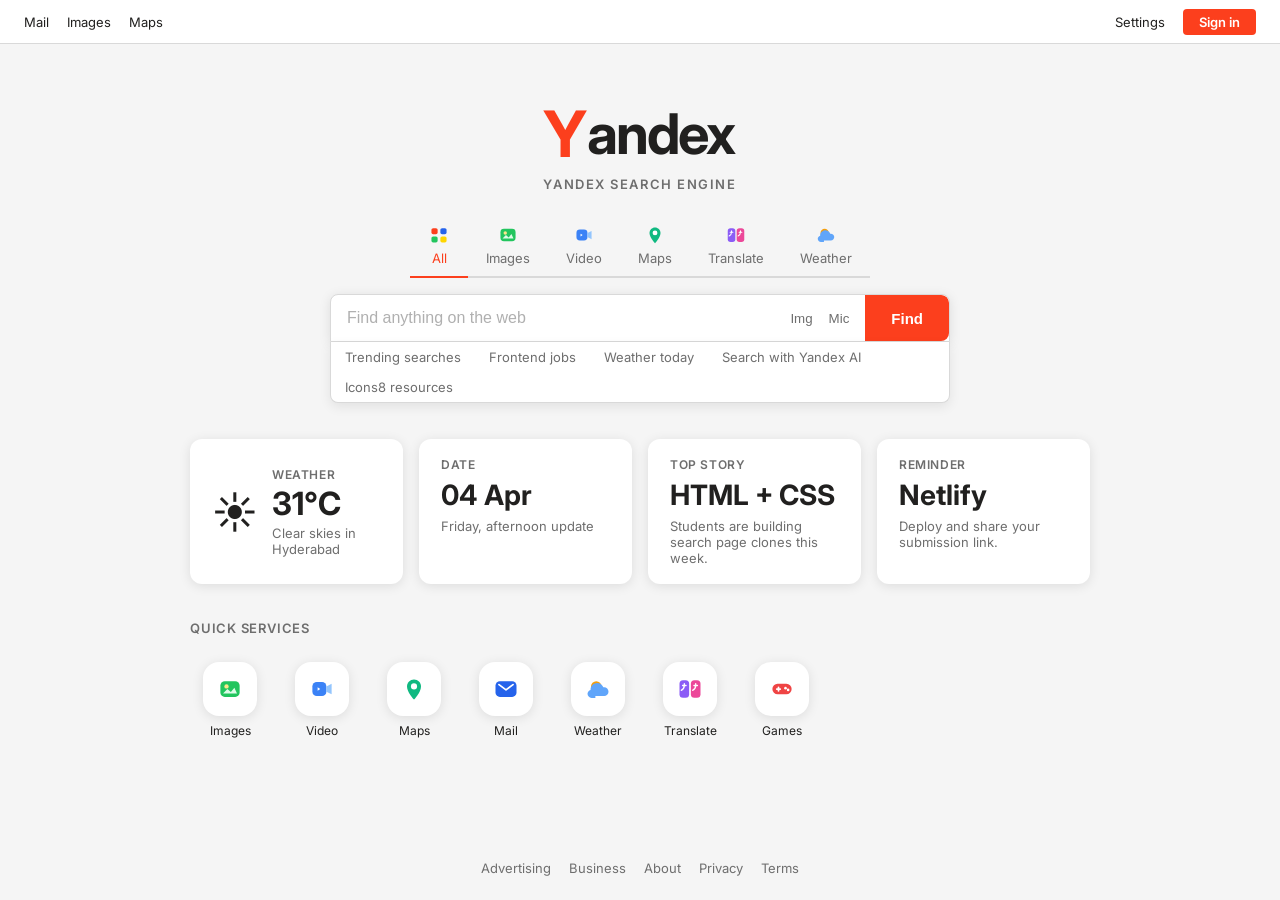
==== index.html @ 962c1d9a "Add files via upload" ====
<!DOCTYPE html>
<html lang="en">
  <head>
    <meta charset="UTF-8" />
    <meta http-equiv="X-UA-Compatible" content="IE=edge" />
    <meta name="viewport" content="width=device-width, initial-scale=1.0" />
    <meta
      name="description"
      content="A Yandex-inspired search homepage built with HTML and CSS."
    />
    <title>Yandex Home Page</title>
    <link rel="stylesheet" href="style.css" />
  </head>
  <body>
    <header class="topbar">
      <div class="topbar-left">
        <a href="#">Mail</a>
        <a href="#">Images</a>
        <a href="#">Maps</a>
      </div>
      <div class="topbar-right">
        <a href="#">Settings</a>
        <a class="btn-signin" href="#">Sign in</a>
      </div>
    </header>

    <main>
      <section class="logo-wrap" aria-label="Yandex brand">
        <h1 class="logo">
          <span class="dot">Y</span>
          <span>andex</span>
        </h1>
        <p class="engine-name">YANDEX SEARCH ENGINE</p>
      </section>

      <nav class="nav-tabs" aria-label="Search sections">
        <a class="nav-tab active" href="#">
          <img src="./assets/icons/all.svg" alt="" />
          <span>All</span>
        </a>
        <a class="nav-tab" href="#">
          <img src="./assets/icons/images.svg" alt="" />
          <span>Images</span>
        </a>
        <a class="nav-tab" href="#">
          <img src="./assets/icons/video.svg" alt="" />
          <span>Video</span>
        </a>
        <a class="nav-tab" href="#">
          <img src="./assets/icons/maps.svg" alt="" />
          <span>Maps</span>
        </a>
        <a class="nav-tab" href="#">
          <img src="./assets/icons/translate.svg" alt="" />
          <span>Translate</span>
        </a>
        <a class="nav-tab" href="#">
          <img src="./assets/icons/weather.svg" alt="" />
          <span>Weather</span>
        </a>
      </nav>

      <section class="search-wrap" aria-label="Search area">
        <div class="search-bar">
          <input
            class="search-input"
            type="text"
            aria-label="Search"
            placeholder="Find anything on the web"
          />
          <div class="search-icons">
            <button class="icon-btn" type="button" aria-label="Image search">
              Img
            </button>
            <button class="icon-btn" type="button" aria-label="Voice search">
              Mic
            </button>
          </div>
          <button class="search-btn" type="submit">Find</button>
        </div>

        <div class="suggest-strip">
          <a class="suggest-tag" href="#">Trending searches</a>
          <a class="suggest-tag" href="#">Frontend jobs</a>
          <a class="suggest-tag" href="#">Weather today</a>
          <a class="suggest-tag" href="#">Search with Yandex AI</a>
          <a class="suggest-tag" href="#">Icons8 resources</a>
        </div>
      </section>

      <section class="widgets">
        <article class="card weather">
          <div class="weather-icon">☀️</div>
          <div class="weather-info">
            <div class="card-title">Weather</div>
            <div class="weather-temp">31°C</div>
            <div class="weather-desc">Clear skies in Hyderabad</div>
          </div>
        </article>

        <article class="card">
          <div class="card-title">Date</div>
          <div class="card-value">04 Apr</div>
          <div class="card-sub">Friday, afternoon update</div>
        </article>

        <article class="card">
          <div class="card-title">Top Story</div>
          <div class="card-value">HTML + CSS</div>
          <div class="card-sub">Students are building search page clones this week.</div>
        </article>

        <article class="card">
          <div class="card-title">Reminder</div>
          <div class="card-value">Netlify</div>
          <div class="card-sub">Deploy and share your submission link.</div>
        </article>
      </section>

      <section class="services-section">
        <p class="services-title">Quick Services</p>
        <div class="services-grid">
          <a class="service-item" href="#">
            <div class="service-icon">
              <img src="./assets/icons/images.svg" alt="Images" />
            </div>
            <span>Images</span>
          </a>
          <a class="service-item" href="#">
            <div class="service-icon">
              <img src="./assets/icons/video.svg" alt="Video" />
            </div>
            <span>Video</span>
          </a>
          <a class="service-item" href="#">
            <div class="service-icon">
              <img src="./assets/icons/maps.svg" alt="Maps" />
            </div>
            <span>Maps</span>
          </a>
          <a class="service-item" href="#">
            <div class="service-icon">
              <img src="./assets/icons/mail.svg" alt="Mail" />
            </div>
            <span>Mail</span>
          </a>
          <a class="service-item" href="#">
            <div class="service-icon">
              <img src="./assets/icons/weather.svg" alt="Weather" />
            </div>
            <span>Weather</span>
          </a>
          <a class="service-item" href="#">
            <div class="service-icon">
              <img src="./assets/icons/translate.svg" alt="Translate" />
            </div>
            <span>Translate</span>
          </a>
          <a class="service-item" href="#">
            <div class="service-icon">
              <img src="./assets/icons/games.svg" alt="Games" />
            </div>
            <span>Games</span>
          </a>
        </div>
      </section>
    </main>

    <footer class="footer" aria-label="Footer links">
      <a href="#">Advertising</a>
      <a href="#">Business</a>
      <a href="#">About</a>
      <a href="#">Privacy</a>
      <a href="#">Terms</a>
    </footer>
  </body>
</html>
---- style.css ----
@import url("https://fonts.googleapis.com/css2?family=Inter:wght@400;500;600;700&display=swap");

*,
*::before,
*::after {
  box-sizing: border-box;
  margin: 0;
  padding: 0;
}

:root {
  --red: #fc3f1d;
  --red-dark: #e0321a;
  --bg: #f5f5f5;
  --white: #ffffff;
  --text: #21201f;
  --muted: #6e6e6e;
  --border: #d9d9d9;
  --yellow: #ffd600;
  --shadow: 0 2px 12px rgba(0, 0, 0, 0.1);
}

body {
  min-height: 100vh;
  display: flex;
  flex-direction: column;
  font-family: "Inter", Arial, sans-serif;
  color: var(--text);
  background: var(--bg);
}

a {
  color: inherit;
  text-decoration: none;
}

.topbar {
  height: 44px;
  display: flex;
  align-items: center;
  justify-content: space-between;
  padding: 0 24px;
  background: var(--white);
  border-bottom: 1px solid var(--border);
  font-size: 13px;
}

.topbar-left,
.topbar-right,
.footer {
  display: flex;
  align-items: center;
  gap: 18px;
}

.topbar-left a:hover,
.topbar-right a:hover,
.footer a:hover {
  color: var(--red);
}

.btn-signin {
  padding: 5px 16px;
  border-radius: 4px;
  background: var(--red);
  color: var(--white);
  font-weight: 600;
}

.btn-signin:hover {
  background: var(--red-dark);
  color: var(--white);
}

main {
  flex: 1;
  display: flex;
  flex-direction: column;
  align-items: center;
  padding: 56px 16px 40px;
}

.logo-wrap {
  margin-bottom: 24px;
}

.logo {
  display: flex;
  align-items: center;
  gap: 2px;
  font-size: 56px;
  font-weight: 700;
  letter-spacing: -2px;
  user-select: none;
}

.logo span {
  color: var(--text);
}

.logo .dot {
  color: var(--red);
  font-size: 64px;
  line-height: 1;
}

.engine-name {
  margin-top: 8px;
  text-align: center;
  color: var(--muted);
  font-size: 13px;
  font-weight: 600;
  letter-spacing: 0.12em;
}

.nav-tabs {
  display: flex;
  flex-wrap: wrap;
  justify-content: center;
  gap: 0;
  margin-bottom: 16px;
  border-bottom: 2px solid var(--border);
}

.nav-tab {
  display: flex;
  flex-direction: column;
  align-items: center;
  gap: 4px;
  padding: 8px 18px 10px;
  margin-bottom: -2px;
  border-bottom: 2px solid transparent;
  color: var(--muted);
  font-size: 13px;
}

.nav-tab:hover {
  color: var(--text);
}

.nav-tab.active {
  color: var(--red);
  border-bottom-color: var(--red);
}

.nav-tab img {
  width: 22px;
  height: 22px;
}

.search-wrap {
  width: 100%;
  max-width: 620px;
  display: flex;
  flex-direction: column;
  align-items: center;
}

.search-bar {
  width: 100%;
  display: flex;
  border: 1px solid var(--border);
  border-radius: 8px 8px 0 0;
  background: var(--white);
  box-shadow: var(--shadow);
  overflow: hidden;
  transition: border-color 0.2s, box-shadow 0.2s;
}

.search-bar:focus-within {
  border-color: #aaa;
  box-shadow: 0 4px 18px rgba(0, 0, 0, 0.13);
}

.search-input {
  flex: 1;
  border: none;
  outline: none;
  padding: 14px 16px;
  font-size: 16px;
  background: transparent;
  color: var(--text);
}

.search-input::placeholder {
  color: #b0b0b0;
}

.search-icons {
  display: flex;
  align-items: center;
  gap: 4px;
  padding: 0 10px;
}

.icon-btn {
  display: flex;
  align-items: center;
  padding: 6px;
  border: none;
  border-radius: 4px;
  background: none;
  color: var(--muted);
  cursor: pointer;
}

.icon-btn:hover {
  color: var(--text);
  background: #f0f0f0;
}

.search-btn {
  padding: 0 26px;
  border: none;
  border-radius: 0 8px 8px 0;
  background: var(--red);
  color: var(--white);
  font-size: 15px;
  font-weight: 600;
  white-space: nowrap;
  cursor: pointer;
}

.search-btn:hover {
  background: var(--red-dark);
}

.search-btn,
.btn-signin,
.icon-btn {
  transition: background-color 0.15s, color 0.15s;
}

.suggest-strip {
  width: 100%;
  display: flex;
  flex-wrap: wrap;
  background: var(--white);
  border: 1px solid var(--border);
  border-top: none;
  border-radius: 0 0 8px 8px;
  box-shadow: 0 4px 12px rgba(0, 0, 0, 0.08);
  overflow: hidden;
}

.suggest-tag {
  padding: 7px 14px;
  color: var(--muted);
  font-size: 13px;
  white-space: nowrap;
}

.suggest-tag:hover {
  color: var(--text);
  background: #f5f5f5;
}

.widgets {
  width: 100%;
  max-width: 900px;
  display: flex;
  flex-wrap: wrap;
  justify-content: center;
  gap: 16px;
  margin-top: 36px;
}

.card {
  min-width: 180px;
  max-width: 220px;
  flex: 1;
  display: flex;
  flex-direction: column;
  gap: 6px;
  padding: 18px 22px;
  background: var(--white);
  border-radius: 12px;
  box-shadow: var(--shadow);
}

.card-title {
  color: var(--muted);
  font-size: 12px;
  font-weight: 600;
  letter-spacing: 0.05em;
  text-transform: uppercase;
}

.card-value {
  font-size: 28px;
  font-weight: 700;
}

.card-sub {
  color: var(--muted);
  font-size: 13px;
}

.card.weather {
  max-width: 240px;
  flex-direction: row;
  align-items: center;
  gap: 14px;
}

.weather-icon {
  font-size: 44px;
  line-height: 1;
}

.weather-info {
  display: flex;
  flex-direction: column;
  gap: 2px;
}

.weather-temp {
  font-size: 32px;
  font-weight: 700;
}

.weather-desc {
  color: var(--muted);
  font-size: 13px;
}

.services-section {
  width: 100%;
  max-width: 900px;
  margin-top: 36px;
}

.services-title {
  margin-bottom: 14px;
  color: var(--muted);
  font-size: 13px;
  font-weight: 600;
  letter-spacing: 0.06em;
  text-transform: uppercase;
}

.services-grid {
  display: flex;
  flex-wrap: wrap;
  gap: 12px;
}

.service-item {
  width: 80px;
  display: flex;
  flex-direction: column;
  align-items: center;
  gap: 7px;
  padding: 12px 4px 10px;
  border-radius: 10px;
  color: var(--text);
  text-align: center;
}

.service-item:hover {
  background: #ededed;
}

.service-icon {
  width: 54px;
  height: 54px;
  display: grid;
  place-items: center;
  border-radius: 16px;
  background: var(--white);
  box-shadow: var(--shadow);
}

.service-icon img {
  width: 28px;
  height: 28px;
}

.service-item span {
  font-size: 12px;
}

.footer {
  justify-content: center;
  flex-wrap: wrap;
  padding: 18px 16px 24px;
  color: var(--muted);
  font-size: 13px;
}

@media (max-width: 720px) {
  .topbar {
    height: auto;
    flex-direction: column;
    gap: 10px;
    padding: 12px 16px;
  }

  .logo {
    font-size: 42px;
  }

  .nav-tab {
    padding-inline: 12px;
  }

  .search-bar {
    flex-wrap: wrap;
    border-radius: 8px;
  }

  .search-icons {
    padding-bottom: 10px;
  }

  .search-btn {
    width: 100%;
    min-height: 48px;
    border-radius: 0;
  }

  .suggest-strip {
    border-top: 1px solid var(--border);
    border-radius: 0 0 8px 8px;
  }
}
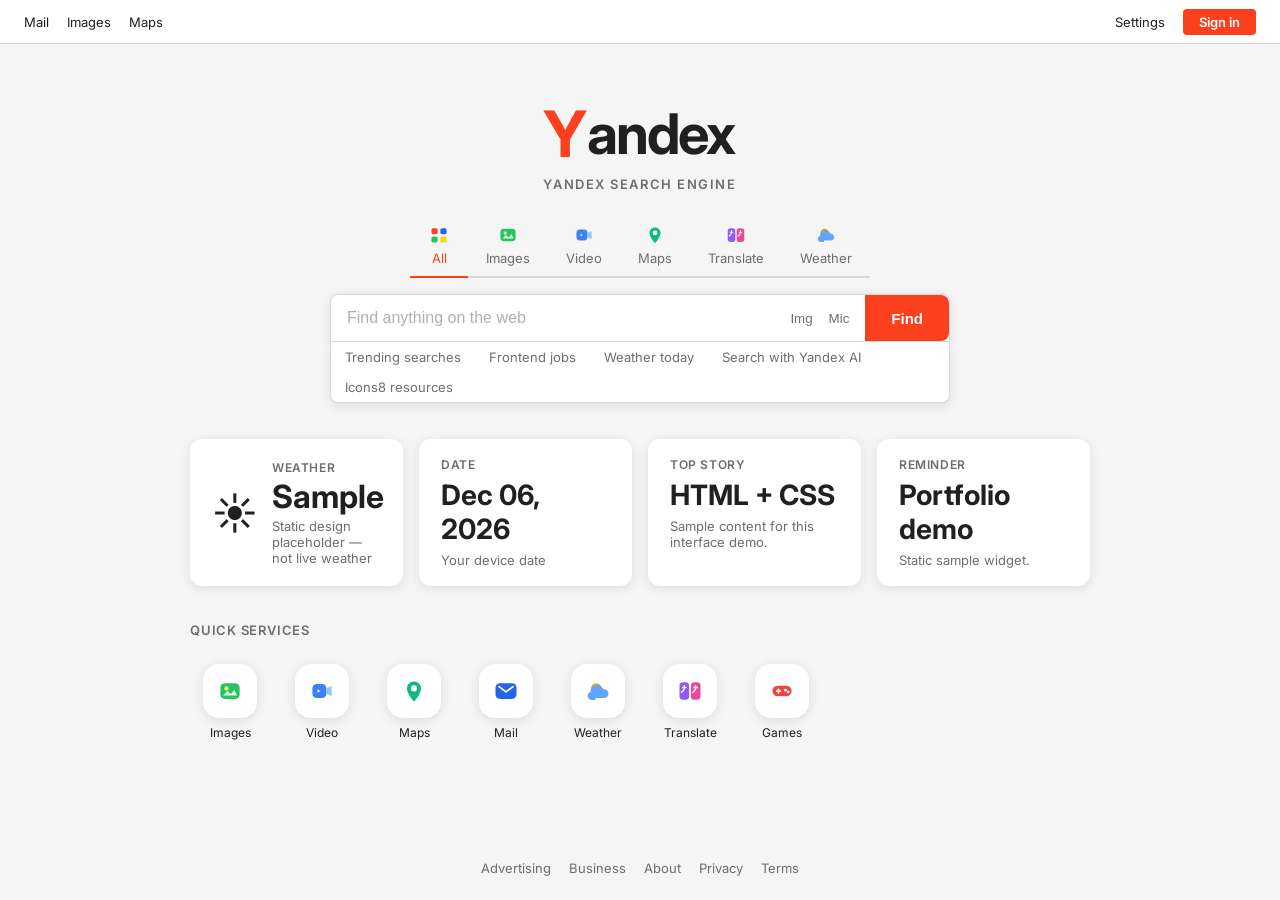
==== commit b5037ffb: "Make search, image, voice and service links functional; label sample widgets" ====
--- a/index.html
+++ b/index.html
@@ -14,13 +14,13 @@
   <body>
     <header class="topbar">
       <div class="topbar-left">
-        <a href="#">Mail</a>
-        <a href="#">Images</a>
-        <a href="#">Maps</a>
+        <a href="https://mail.yandex.com/">Mail</a>
+        <a href="https://yandex.com/images/">Images</a>
+        <a href="https://yandex.com/maps/">Maps</a>
       </div>
       <div class="topbar-right">
-        <a href="#">Settings</a>
-        <a class="btn-signin" href="#">Sign in</a>
+        <a href="https://yandex.com/">Settings</a>
+        <a class="btn-signin" href="https://passport.yandex.com/">Sign in</a>
       </div>
     </header>
 
@@ -34,57 +34,59 @@
       </section>
 
       <nav class="nav-tabs" aria-label="Search sections">
-        <a class="nav-tab active" href="#">
+        <a class="nav-tab active" href="https://yandex.com/search/">
           <img src="./assets/icons/all.svg" alt="" />
           <span>All</span>
         </a>
-        <a class="nav-tab" href="#">
+        <a class="nav-tab" href="https://yandex.com/images/">
           <img src="./assets/icons/images.svg" alt="" />
           <span>Images</span>
         </a>
-        <a class="nav-tab" href="#">
+        <a class="nav-tab" href="https://yandex.com/video/">
           <img src="./assets/icons/video.svg" alt="" />
           <span>Video</span>
         </a>
-        <a class="nav-tab" href="#">
+        <a class="nav-tab" href="https://yandex.com/maps/">
           <img src="./assets/icons/maps.svg" alt="" />
           <span>Maps</span>
         </a>
-        <a class="nav-tab" href="#">
+        <a class="nav-tab" href="https://translate.yandex.com/">
           <img src="./assets/icons/translate.svg" alt="" />
           <span>Translate</span>
         </a>
-        <a class="nav-tab" href="#">
+        <a class="nav-tab" href="https://yandex.com/">
           <img src="./assets/icons/weather.svg" alt="" />
           <span>Weather</span>
         </a>
       </nav>
 
       <section class="search-wrap" aria-label="Search area">
-        <div class="search-bar">
+        <form class="search-bar" action="https://yandex.com/search/" method="get" target="_blank" rel="noopener">
           <input
             class="search-input"
-            type="text"
+            name="text"
+            type="search"
             aria-label="Search"
             placeholder="Find anything on the web"
+            required
           />
           <div class="search-icons">
-            <button class="icon-btn" type="button" aria-label="Image search">
+            <button class="icon-btn" type="button" id="image-search" aria-label="Image search">
               Img
             </button>
-            <button class="icon-btn" type="button" aria-label="Voice search">
+            <button class="icon-btn" type="button" id="voice-search" aria-label="Voice search">
               Mic
             </button>
           </div>
           <button class="search-btn" type="submit">Find</button>
-        </div>
+        </form>
 
         <div class="suggest-strip">
-          <a class="suggest-tag" href="#">Trending searches</a>
-          <a class="suggest-tag" href="#">Frontend jobs</a>
-          <a class="suggest-tag" href="#">Weather today</a>
-          <a class="suggest-tag" href="#">Search with Yandex AI</a>
-          <a class="suggest-tag" href="#">Icons8 resources</a>
+          <a class="suggest-tag" href="https://yandex.com/search/?text=trending%20searches" target="_blank" rel="noopener">Trending searches</a>
+          <a class="suggest-tag" href="https://yandex.com/search/?text=frontend%20jobs" target="_blank" rel="noopener">Frontend jobs</a>
+          <a class="suggest-tag" href="https://yandex.com/search/?text=weather%20today" target="_blank" rel="noopener">Weather today</a>
+          <a class="suggest-tag" href="https://yandex.com/search/?text=Yandex%20AI" target="_blank" rel="noopener">Search with Yandex AI</a>
+          <a class="suggest-tag" href="https://yandex.com/search/?text=Icons8%20resources" target="_blank" rel="noopener">Icons8 resources</a>
         </div>
       </section>
 
@@ -93,27 +95,27 @@
           <div class="weather-icon">☀️</div>
           <div class="weather-info">
             <div class="card-title">Weather</div>
-            <div class="weather-temp">31°C</div>
-            <div class="weather-desc">Clear skies in Hyderabad</div>
+            <div class="weather-temp">Sample</div>
+            <div class="weather-desc">Static design placeholder — not live weather</div>
           </div>
         </article>
 
         <article class="card">
           <div class="card-title">Date</div>
-          <div class="card-value">04 Apr</div>
-          <div class="card-sub">Friday, afternoon update</div>
+          <div class="card-value" id="current-date">Date</div>
+          <div class="card-sub">Your device date</div>
         </article>
 
         <article class="card">
           <div class="card-title">Top Story</div>
           <div class="card-value">HTML + CSS</div>
-          <div class="card-sub">Students are building search page clones this week.</div>
+          <div class="card-sub">Sample content for this interface demo.</div>
         </article>
 
         <article class="card">
           <div class="card-title">Reminder</div>
-          <div class="card-value">Netlify</div>
-          <div class="card-sub">Deploy and share your submission link.</div>
+          <div class="card-value">Portfolio demo</div>
+          <div class="card-sub">Static sample widget.</div>
         </article>
       </section>
 
@@ -173,5 +175,70 @@
       <a href="#">Privacy</a>
       <a href="#">Terms</a>
     </footer>
+    <script>
+      const searchInput = document.querySelector(".search-input");
+      document.querySelector("#image-search").addEventListener("click", () => {
+        const query = searchInput.value.trim();
+        if (!query) {
+          searchInput.focus();
+          searchInput.setCustomValidity("Enter a search first.");
+          searchInput.reportValidity();
+          searchInput.setCustomValidity("");
+          return;
+        }
+        window.open("https://yandex.com/images/search?text=" + encodeURIComponent(query), "_blank", "noopener");
+      });
+      document.querySelector("#voice-search").addEventListener("click", () => {
+        const SpeechRecognition = window.SpeechRecognition || window.webkitSpeechRecognition;
+        if (!SpeechRecognition) {
+          alert("Voice search is not supported by this browser. Please type your search instead.");
+          return;
+        }
+        const recognition = new SpeechRecognition();
+        recognition.lang = navigator.language || "en-US";
+        recognition.interimResults = false;
+        recognition.onresult = (event) => {
+          searchInput.value = event.results[0][0].transcript;
+          searchInput.focus();
+        };
+        recognition.onerror = () => alert("Voice input failed. Please type your search instead.");
+        recognition.start();
+      });
+      const date = document.querySelector("#current-date");
+      date.textContent = new Intl.DateTimeFormat(undefined, {
+        day: "2-digit", month: "short", year: "numeric"
+      }).format(new Date());
+      document.querySelectorAll(".service-item").forEach((link) => {
+        const label = link.textContent.trim();
+        const urls = {
+          Images: "https://yandex.com/images/",
+          Video: "https://yandex.com/video/",
+          Maps: "https://yandex.com/maps/",
+          Mail: "https://mail.yandex.com/",
+          Weather: "https://yandex.com/",
+          Translate: "https://translate.yandex.com/",
+          Games: "https://yandex.com/games/"
+        };
+        if (urls[label]) {
+          link.href = urls[label];
+          link.target = "_blank";
+          link.rel = "noopener";
+        }
+      });
+      document.querySelectorAll(".footer a").forEach((link) => {
+        const destinations = {
+          Advertising: "https://yandex.com/adv/",
+          Business: "https://yandex.com/",
+          About: "https://yandex.com/company/",
+          Privacy: "https://yandex.com/legal/confidential/",
+          Terms: "https://yandex.com/legal/"
+        };
+        if (destinations[link.textContent.trim()]) {
+          link.href = destinations[link.textContent.trim()];
+          link.target = "_blank";
+          link.rel = "noopener";
+        }
+      });
+    </script>
   </body>
 </html>
